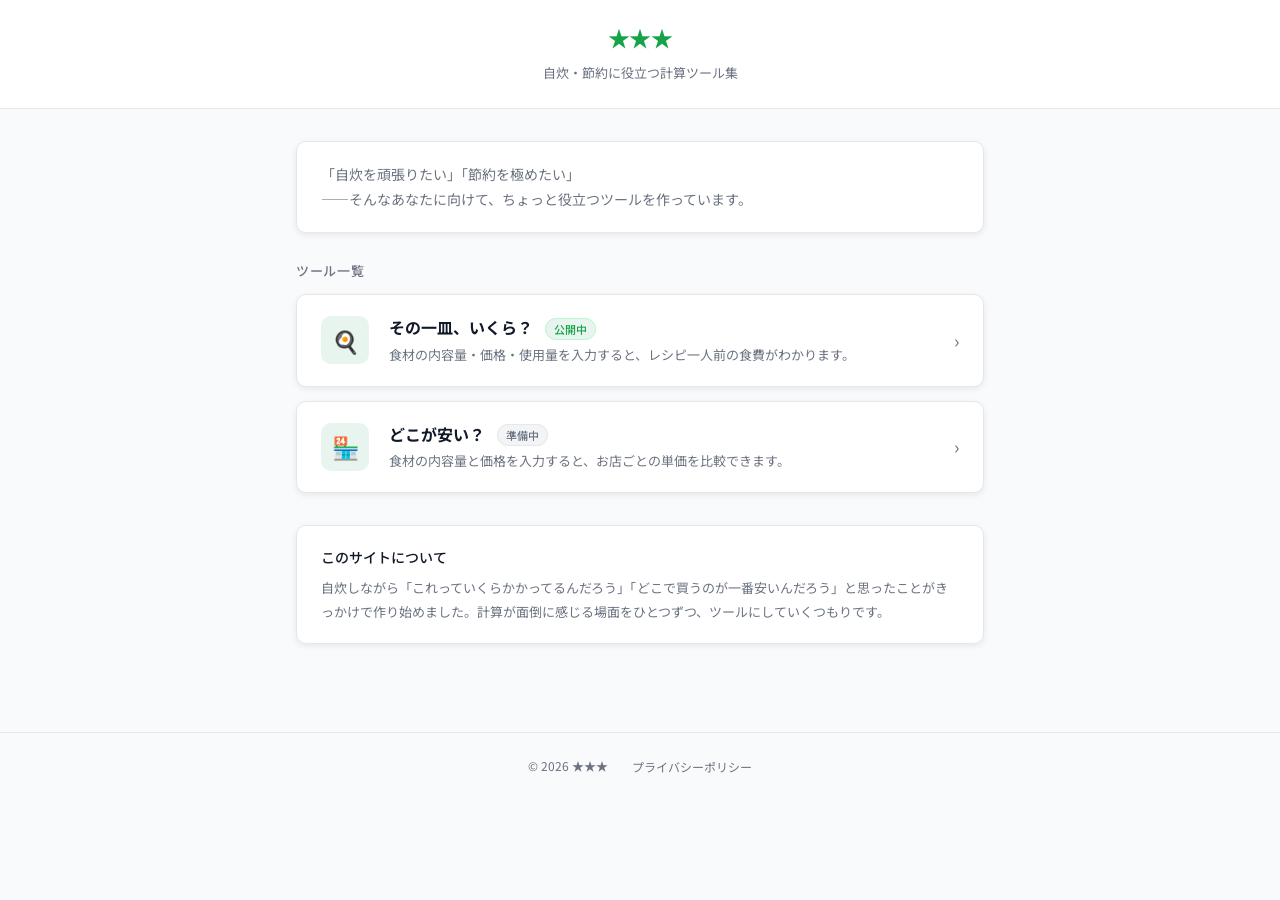
==== index.html @ 3d058f5d "Add files via upload" ====
<!DOCTYPE html>
<html lang="ja">
<head>
  <meta charset="UTF-8">
  <meta name="viewport" content="width=device-width, initial-scale=1.0">
  <meta name="description" content="自炊・節約に役立つ計算ツール集。食費の一人前コスト計算、お店ごとの単価比較など、毎日の家計管理をシンプルにサポートします。">
  <meta property="og:type" content="website">
  <meta property="og:title" content="★★★ | 自炊・節約ツール集">
  <meta property="og:description" content="自炊・節約に役立つ計算ツール集。食費の一人前コスト計算、お店ごとの単価比較など。">
  <title>★★★ | 自炊・節約ツール集</title>
  <link rel="preconnect" href="https://fonts.googleapis.com">
  <link rel="preconnect" href="https://fonts.gstatic.com" crossorigin>
  <link href="https://fonts.googleapis.com/css2?family=Noto+Sans+JP:wght@400;500;700&display=swap" rel="stylesheet">
  <style>
    :root {
      --primary-color: #16a34a;
      --primary-hover-color: #15803d;
      --secondary-color: #f3f4f6;
      --secondary-hover-color: #e5e7eb;
      --text: #111827;
      --text-sub: #6b7280;
      --panel: #ffffff;
      --border: #e5e7eb;
      --radius: 10px;
      --shadow: 0 2px 6px rgba(0,0,0,0.08);
    }

    * {
      box-sizing: border-box;
      margin: 0;
      padding: 0;
    }

    body {
      font-family: "Noto Sans JP", system-ui, -apple-system, sans-serif;
      color: var(--text);
      background: #f9fafb;
      min-width: 375px;
      line-height: 1.6;
    }

    /* 共通ヘッダー */
    .site-header {
      background: var(--panel);
      border-bottom: 1px solid var(--border);
      padding: 20px 24px 24px;
      text-align: center;
    }

    .site-logo {
      font-size: 22px;
      font-weight: 700;
      color: var(--primary-color);
      letter-spacing: -0.5px;
      margin-bottom: 8px;
    }

    .site-tagline {
      font-size: 13px;
      color: var(--text-sub);
    }

    /* メインコンテンツ */
    .main {
      max-width: 720px;
      margin: 0 auto;
      padding: 32px 16px 48px;
    }

    /* コンセプト */
    .concept {
      background: var(--panel);
      border: 1px solid var(--border);
      border-radius: var(--radius);
      padding: 20px 24px;
      margin-bottom: 28px;
      box-shadow: var(--shadow);
    }

    .concept p {
      font-size: 14px;
      color: var(--text-sub);
      line-height: 1.8;
    }

    .concept strong {
      color: var(--text);
      font-weight: 500;
    }

    /* セクションタイトル */
    .section-title {
      font-size: 13px;
      font-weight: 500;
      color: var(--text-sub);
      letter-spacing: 0.05em;
      margin-bottom: 12px;
    }

    /* ツールカード一覧 */
    .tool-list {
      display: flex;
      flex-direction: column;
      gap: 14px;
      margin-bottom: 32px;
    }

    .tool-card {
      background: var(--panel);
      border: 1px solid var(--border);
      border-radius: var(--radius);
      padding: 20px 24px;
      box-shadow: var(--shadow);
      display: flex;
      align-items: center;
      gap: 20px;
      transition: box-shadow 0.15s ease, border-color 0.15s ease;
      text-decoration: none;
      color: inherit;
    }

    .tool-card:hover {
      box-shadow: 0 4px 14px rgba(0,0,0,0.10);
      border-color: #d1d5db;
    }

    .tool-card-icon {
      width: 48px;
      height: 48px;
      border-radius: 10px;
      background: #e8f5ee;
      display: flex;
      align-items: center;
      justify-content: center;
      font-size: 22px;
      flex-shrink: 0;
    }

    .tool-card-body {
      flex: 1;
      min-width: 0;
    }

    .tool-card-name {
      font-size: 16px;
      font-weight: 700;
      color: var(--text);
      margin-bottom: 4px;
    }

    .tool-card-desc {
      font-size: 13px;
      color: var(--text-sub);
      line-height: 1.6;
    }

    .tool-card-arrow {
      color: var(--text-sub);
      font-size: 18px;
      flex-shrink: 0;
      transition: transform 0.15s ease;
    }

    .tool-card:hover .tool-card-arrow {
      transform: translateX(3px);
      color: var(--primary-color);
    }

    .tool-card-badge {
      font-size: 11px;
      color: var(--primary-color);
      background: #e8f5ee;
      border: 1px solid #bbf7d0;
      border-radius: 20px;
      padding: 2px 8px;
      margin-left: 8px;
      font-weight: 500;
      white-space: nowrap;
      vertical-align: middle;
    }

    .tool-card-badge.wip {
      color: var(--text-sub);
      background: var(--secondary-color);
      border-color: var(--border);
    }

    /* 作者について */
    .about {
      background: var(--panel);
      border: 1px solid var(--border);
      border-radius: var(--radius);
      padding: 20px 24px;
      box-shadow: var(--shadow);
    }

    .about-title {
      font-size: 14px;
      font-weight: 500;
      color: var(--text);
      margin-bottom: 8px;
    }

    .about-body {
      font-size: 13px;
      color: var(--text-sub);
      line-height: 1.8;
    }

    /* フッター */
    #site-footer {
      margin-top: 40px;
      padding: 20px;
      border-top: 1px solid var(--border);
      display: flex;
      justify-content: center;
      align-items: center;
      gap: 24px;
      flex-wrap: wrap;
    }

    .footer-copy {
      font-size: 12px;
      color: var(--text-sub);
      margin: 0;
    }

    .footer-nav a {
      font-size: 12px;
      color: var(--text-sub);
      text-decoration: none;
    }

    .footer-nav a:hover {
      color: var(--primary-color);
      text-decoration: underline;
    }

    /* スマホ対応 */
    @media (max-width: 480px) {
      .site-header {
        padding: 16px 16px 20px;
      }

      .tool-card {
        padding: 16px;
        gap: 14px;
      }

      .tool-card-icon {
        width: 40px;
        height: 40px;
        font-size: 18px;
      }

      .concept, .about {
        padding: 16px;
      }
    }
  </style>
</head>
<body>

  <header class="site-header">
    <div class="site-logo">★★★</div>
    <p class="site-tagline">自炊・節約に役立つ計算ツール集</p>
  </header>

  <main class="main">

    <div class="concept">
      <p>「自炊を頑張りたい」「節約を極めたい」<br>——そんなあなたに向けて、ちょっと役立つツールを作っています。</p>
    </div>

    <p class="section-title">ツール一覧</p>

    <div class="tool-list">

      <a class="tool-card" href="/calculator/">
        <div class="tool-card-icon">🍳</div>
        <div class="tool-card-body">
          <div class="tool-card-name">
            その一皿、いくら？
            <span class="tool-card-badge">公開中</span>
          </div>
          <div class="tool-card-desc">食材の内容量・価格・使用量を入力すると、レシピ一人前の食費がわかります。</div>
        </div>
        <div class="tool-card-arrow">›</div>
      </a>

      <a class="tool-card" href="/comparator/">
        <div class="tool-card-icon">🏪</div>
        <div class="tool-card-body">
          <div class="tool-card-name">
            どこが安い？
            <span class="tool-card-badge wip">準備中</span>
          </div>
          <div class="tool-card-desc">食材の内容量と価格を入力すると、お店ごとの単価を比較できます。</div>
        </div>
        <div class="tool-card-arrow">›</div>
      </a>

    </div>

    <div class="about">
      <p class="about-title">このサイトについて</p>
      <p class="about-body">自炊しながら「これっていくらかかってるんだろう」「どこで買うのが一番安いんだろう」と思ったことがきっかけで作り始めました。計算が面倒に感じる場面をひとつずつ、ツールにしていくつもりです。</p>
    </div>

  </main>

  <footer id="site-footer">
    <p class="footer-copy">© 2026 ★★★</p>
    <nav class="footer-nav">
      <a href="privacy-policy.html">プライバシーポリシー</a>
    </nav>
  </footer>

</body>
</html>
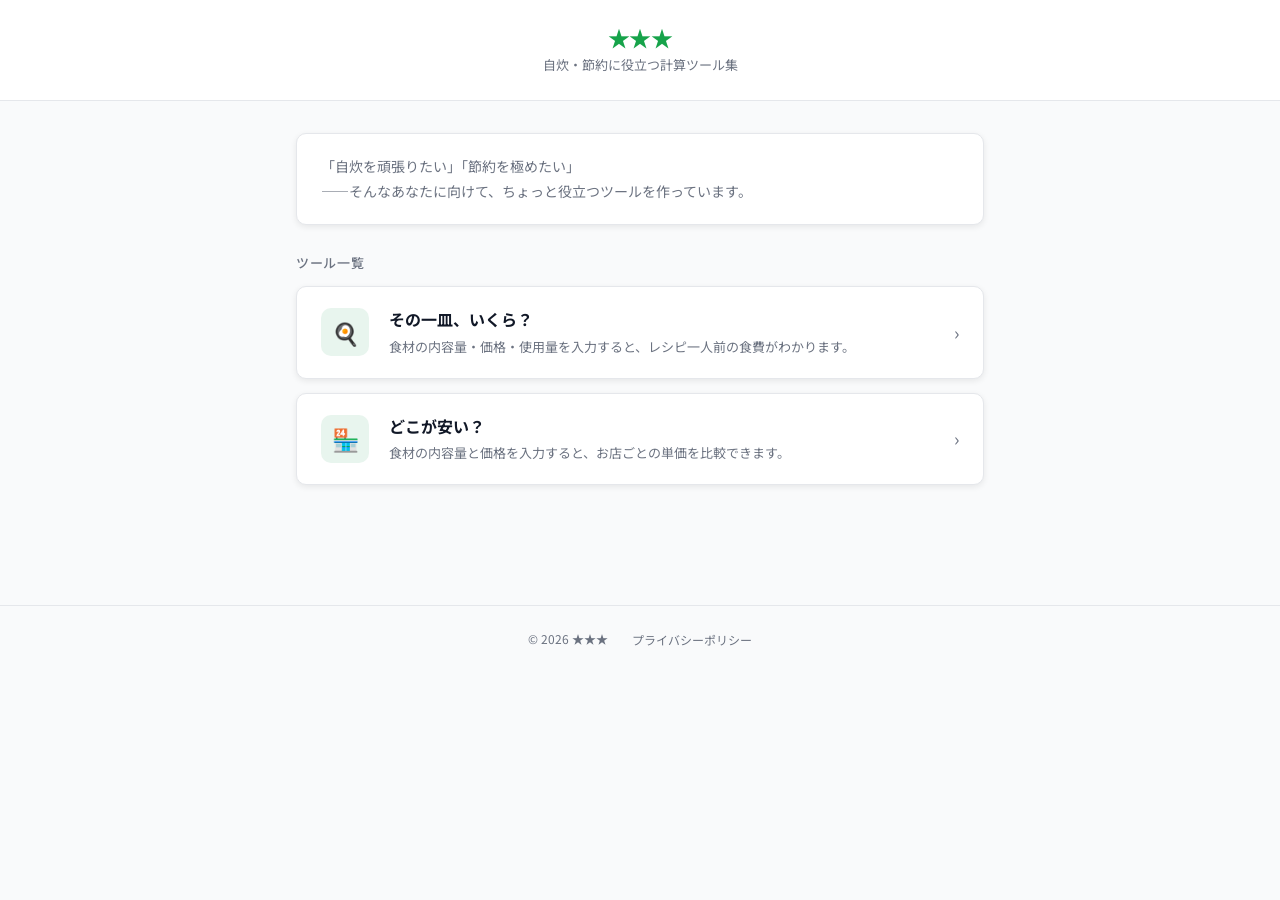
==== commit 8f643800: "Add files via upload" ====
--- a/index.html
+++ b/index.html
@@ -1,320 +1,327 @@
 <!DOCTYPE html>
 <html lang="ja">
-<head>
-  <meta charset="UTF-8">
-  <meta name="viewport" content="width=device-width, initial-scale=1.0">
-  <meta name="description" content="自炊・節約に役立つ計算ツール集。食費の一人前コスト計算、お店ごとの単価比較など、毎日の家計管理をシンプルにサポートします。">
-  <meta property="og:type" content="website">
-  <meta property="og:title" content="★★★ | 自炊・節約ツール集">
-  <meta property="og:description" content="自炊・節約に役立つ計算ツール集。食費の一人前コスト計算、お店ごとの単価比較など。">
-  <title>★★★ | 自炊・節約ツール集</title>
-  <link rel="preconnect" href="https://fonts.googleapis.com">
-  <link rel="preconnect" href="https://fonts.gstatic.com" crossorigin>
-  <link href="https://fonts.googleapis.com/css2?family=Noto+Sans+JP:wght@400;500;700&display=swap" rel="stylesheet">
-  <style>
-    :root {
-      --primary-color: #16a34a;
-      --primary-hover-color: #15803d;
-      --secondary-color: #f3f4f6;
-      --secondary-hover-color: #e5e7eb;
-      --text: #111827;
-      --text-sub: #6b7280;
-      --panel: #ffffff;
-      --border: #e5e7eb;
-      --radius: 10px;
-      --shadow: 0 2px 6px rgba(0,0,0,0.08);
-    }
-
-    * {
-      box-sizing: border-box;
-      margin: 0;
-      padding: 0;
-    }
-
-    body {
-      font-family: "Noto Sans JP", system-ui, -apple-system, sans-serif;
-      color: var(--text);
-      background: #f9fafb;
-      min-width: 375px;
-      line-height: 1.6;
-    }
-
-    /* 共通ヘッダー */
-    .site-header {
-      background: var(--panel);
-      border-bottom: 1px solid var(--border);
-      padding: 20px 24px 24px;
-      text-align: center;
-    }
-
-    .site-logo {
-      font-size: 22px;
-      font-weight: 700;
-      color: var(--primary-color);
-      letter-spacing: -0.5px;
-      margin-bottom: 8px;
-    }
-
-    .site-tagline {
-      font-size: 13px;
-      color: var(--text-sub);
-    }
-
-    /* メインコンテンツ */
-    .main {
-      max-width: 720px;
-      margin: 0 auto;
-      padding: 32px 16px 48px;
-    }
-
-    /* コンセプト */
-    .concept {
-      background: var(--panel);
-      border: 1px solid var(--border);
-      border-radius: var(--radius);
-      padding: 20px 24px;
-      margin-bottom: 28px;
-      box-shadow: var(--shadow);
-    }
-
-    .concept p {
-      font-size: 14px;
-      color: var(--text-sub);
-      line-height: 1.8;
-    }
-
-    .concept strong {
-      color: var(--text);
-      font-weight: 500;
-    }
-
-    /* セクションタイトル */
-    .section-title {
-      font-size: 13px;
-      font-weight: 500;
-      color: var(--text-sub);
-      letter-spacing: 0.05em;
-      margin-bottom: 12px;
-    }
-
-    /* ツールカード一覧 */
-    .tool-list {
-      display: flex;
-      flex-direction: column;
-      gap: 14px;
-      margin-bottom: 32px;
-    }
-
-    .tool-card {
-      background: var(--panel);
-      border: 1px solid var(--border);
-      border-radius: var(--radius);
-      padding: 20px 24px;
-      box-shadow: var(--shadow);
-      display: flex;
-      align-items: center;
-      gap: 20px;
-      transition: box-shadow 0.15s ease, border-color 0.15s ease;
-      text-decoration: none;
-      color: inherit;
-    }
-
-    .tool-card:hover {
-      box-shadow: 0 4px 14px rgba(0,0,0,0.10);
-      border-color: #d1d5db;
-    }
-
-    .tool-card-icon {
-      width: 48px;
-      height: 48px;
-      border-radius: 10px;
-      background: #e8f5ee;
-      display: flex;
-      align-items: center;
-      justify-content: center;
-      font-size: 22px;
-      flex-shrink: 0;
-    }
-
-    .tool-card-body {
-      flex: 1;
-      min-width: 0;
-    }
-
-    .tool-card-name {
-      font-size: 16px;
-      font-weight: 700;
-      color: var(--text);
-      margin-bottom: 4px;
-    }
-
-    .tool-card-desc {
-      font-size: 13px;
-      color: var(--text-sub);
-      line-height: 1.6;
-    }
-
-    .tool-card-arrow {
-      color: var(--text-sub);
-      font-size: 18px;
-      flex-shrink: 0;
-      transition: transform 0.15s ease;
-    }
-
-    .tool-card:hover .tool-card-arrow {
-      transform: translateX(3px);
-      color: var(--primary-color);
-    }
-
-    .tool-card-badge {
-      font-size: 11px;
-      color: var(--primary-color);
-      background: #e8f5ee;
-      border: 1px solid #bbf7d0;
-      border-radius: 20px;
-      padding: 2px 8px;
-      margin-left: 8px;
-      font-weight: 500;
-      white-space: nowrap;
-      vertical-align: middle;
-    }
-
-    .tool-card-badge.wip {
-      color: var(--text-sub);
-      background: var(--secondary-color);
-      border-color: var(--border);
-    }
-
-    /* 作者について */
-    .about {
-      background: var(--panel);
-      border: 1px solid var(--border);
-      border-radius: var(--radius);
-      padding: 20px 24px;
-      box-shadow: var(--shadow);
-    }
-
-    .about-title {
-      font-size: 14px;
-      font-weight: 500;
-      color: var(--text);
-      margin-bottom: 8px;
-    }
-
-    .about-body {
-      font-size: 13px;
-      color: var(--text-sub);
-      line-height: 1.8;
-    }
-
-    /* フッター */
-    #site-footer {
-      margin-top: 40px;
-      padding: 20px;
-      border-top: 1px solid var(--border);
-      display: flex;
-      justify-content: center;
-      align-items: center;
-      gap: 24px;
-      flex-wrap: wrap;
-    }
-
-    .footer-copy {
-      font-size: 12px;
-      color: var(--text-sub);
-      margin: 0;
-    }
-
-    .footer-nav a {
-      font-size: 12px;
-      color: var(--text-sub);
-      text-decoration: none;
-    }
-
-    .footer-nav a:hover {
-      color: var(--primary-color);
-      text-decoration: underline;
-    }
-
-    /* スマホ対応 */
-    @media (max-width: 480px) {
+  <head>
+    <meta charset="UTF-8">
+    <meta name="viewport" content="width=device-width, initial-scale=1.0">
+    <meta name="description" content="自炊・節約に役立つ計算ツール集。食費の一人前コスト計算、お店ごとの単価比較など、毎日の家計管理をシンプルにサポートします。">
+    <meta name="google-site-verification" content="JUQzpSWXDlmY2dKkkwU9a716EybnjabIKuK38MrQCgc" />
+    <meta property="og:type" content="website">
+    <meta property="og:title" content="★★★ | 自炊・節約ツール集">
+    <meta property="og:description" content="自炊・節約に役立つ計算ツール集。食費の一人前コスト計算、お店ごとの単価比較など。">
+    <title>★★★ | 自炊・節約ツール集</title>
+    <link rel="preconnect" href="https://fonts.googleapis.com">
+    <link rel="preconnect" href="https://fonts.gstatic.com" crossorigin>
+    <link href="https://fonts.googleapis.com/css2?family=Noto+Sans+JP:wght@400;500;700&display=swap" rel="stylesheet">
+    <style>
+      :root {
+        --primary-color: #16a34a;
+        --primary-hover-color: #15803d;
+        --secondary-color: #f3f4f6;
+        --secondary-hover-color: #e5e7eb;
+        --text: #111827;
+        --text-sub: #6b7280;
+        --panel: #ffffff;
+        --border: #e5e7eb;
+        --radius: 10px;
+        --shadow: 0 2px 6px rgba(0,0,0,0.08);
+      }
+
+      * {
+        box-sizing: border-box;
+        margin: 0;
+        padding: 0;
+      }
+
+      body {
+        font-family:
+          "Noto Sans JP",
+          system-ui, -apple-system, "Segoe UI", Roboto,
+          "Hiragino Sans", "Yu Gothic UI", "Yu Gothic",
+          "Hiragino Kaku Gothic ProN", Meiryo,
+          "Helvetica Neue", Arial, sans-serif;
+        color: var(--text);
+        background: #f9fafb;
+        min-width: 375px;
+        line-height: 1.6;
+      }
+
+      /* 共通ヘッダー */
       .site-header {
-        padding: 16px 16px 20px;
+        background: var(--panel);
+        border-bottom: 1px solid var(--border);
+        padding: 20px 24px 24px;
+        text-align: center;
+      }
+
+      .site-logo {
+        font-size: 22px;
+        font-weight: 700;
+        color: var(--primary-color);
+        letter-spacing: -0.5px;
+        margin-bottom: 8px;
+        text-decoration: none;
+      }
+
+      .site-tagline {
+        font-size: 13px;
+        color: var(--text-sub);
+      }
+
+      /* メインコンテンツ */
+      .main {
+        max-width: 720px;
+        margin: 0 auto;
+        padding: 32px 16px 48px;
+      }
+
+      /* コンセプト */
+      .concept {
+        background: var(--panel);
+        border: 1px solid var(--border);
+        border-radius: var(--radius);
+        padding: 20px 24px;
+        margin-bottom: 28px;
+        box-shadow: var(--shadow);
+      }
+
+      .concept p {
+        font-size: 14px;
+        color: var(--text-sub);
+        line-height: 1.8;
+      }
+
+      .concept strong {
+        color: var(--text);
+        font-weight: 500;
+      }
+
+      /* セクションタイトル */
+      .section-title {
+        font-size: 13px;
+        font-weight: 500;
+        color: var(--text-sub);
+        letter-spacing: 0.05em;
+        margin-bottom: 12px;
+      }
+
+      /* ツールカード一覧 */
+      .tool-list {
+        display: flex;
+        flex-direction: column;
+        gap: 14px;
+        margin-bottom: 32px;
       }
 
       .tool-card {
-        padding: 16px;
-        gap: 14px;
+        background: var(--panel);
+        border: 1px solid var(--border);
+        border-radius: var(--radius);
+        padding: 20px 24px;
+        box-shadow: var(--shadow);
+        display: flex;
+        align-items: center;
+        gap: 20px;
+        transition: box-shadow 0.15s ease, border-color 0.15s ease;
+        text-decoration: none;
+        color: inherit;
+      }
+
+      .tool-card:hover {
+        box-shadow: 0 4px 14px rgba(0,0,0,0.10);
+        border-color: #d1d5db;
       }
 
       .tool-card-icon {
-        width: 40px;
-        height: 40px;
+        width: 48px;
+        height: 48px;
+        border-radius: 10px;
+        background: #e8f5ee;
+        display: flex;
+        align-items: center;
+        justify-content: center;
+        font-size: 22px;
+        flex-shrink: 0;
+      }
+
+      .tool-card-body {
+        flex: 1;
+        min-width: 0;
+      }
+
+      .tool-card-name {
+        font-size: 16px;
+        font-weight: 700;
+        color: var(--text);
+        margin-bottom: 4px;
+      }
+
+      .tool-card-desc {
+        font-size: 13px;
+        color: var(--text-sub);
+        line-height: 1.6;
+      }
+
+      .tool-card-arrow {
+        color: var(--text-sub);
         font-size: 18px;
-      }
-
-      .concept, .about {
-        padding: 16px;
-      }
-    }
-  </style>
-</head>
-<body>
-
-  <header class="site-header">
-    <div class="site-logo">★★★</div>
-    <p class="site-tagline">自炊・節約に役立つ計算ツール集</p>
-  </header>
-
-  <main class="main">
-
-    <div class="concept">
-      <p>「自炊を頑張りたい」「節約を極めたい」<br>——そんなあなたに向けて、ちょっと役立つツールを作っています。</p>
-    </div>
-
-    <p class="section-title">ツール一覧</p>
-
-    <div class="tool-list">
-
-      <a class="tool-card" href="/calculator/">
-        <div class="tool-card-icon">🍳</div>
-        <div class="tool-card-body">
-          <div class="tool-card-name">
-            その一皿、いくら？
-            <span class="tool-card-badge">公開中</span>
+        flex-shrink: 0;
+        transition: transform 0.15s ease;
+      }
+
+      .tool-card:hover .tool-card-arrow {
+        transform: translateX(3px);
+        color: var(--primary-color);
+      }
+
+      .tool-card-badge {
+        font-size: 11px;
+        color: var(--primary-color);
+        background: #e8f5ee;
+        border: 1px solid #bbf7d0;
+        border-radius: 20px;
+        padding: 2px 8px;
+        margin-left: 8px;
+        font-weight: 500;
+        white-space: nowrap;
+        vertical-align: middle;
+      }
+
+      .tool-card-badge.wip {
+        color: var(--text-sub);
+        background: var(--secondary-color);
+        border-color: var(--border);
+      }
+
+      /* 作者について */
+      .about {
+        background: var(--panel);
+        border: 1px solid var(--border);
+        border-radius: var(--radius);
+        padding: 20px 24px;
+        box-shadow: var(--shadow);
+      }
+
+      .about-title {
+        font-size: 14px;
+        font-weight: 500;
+        color: var(--text);
+        margin-bottom: 8px;
+      }
+
+      .about-body {
+        font-size: 13px;
+        color: var(--text-sub);
+        line-height: 1.8;
+      }
+
+      /* フッター */
+      #site-footer {
+        margin-top: 40px;
+        padding: 20px;
+        border-top: 1px solid var(--border);
+        display: flex;
+        justify-content: center;
+        align-items: center;
+        gap: 24px;
+        flex-wrap: wrap;
+      }
+
+      .footer-copy {
+        font-size: 12px;
+        color: var(--text-sub);
+        margin: 0;
+      }
+
+      .footer-nav a {
+        font-size: 12px;
+        color: var(--text-sub);
+        text-decoration: none;
+      }
+
+      .footer-nav a:hover {
+        color: var(--primary-color);
+        text-decoration: underline;
+      }
+
+      /* スマホ対応 */
+      @media (max-width: 480px) {
+        .site-header {
+          padding: 16px 16px 20px;
+        }
+
+        .tool-card {
+          padding: 16px;
+          gap: 14px;
+        }
+
+        .tool-card-icon {
+          width: 40px;
+          height: 40px;
+          font-size: 18px;
+        }
+
+        .concept, .about {
+          padding: 16px;
+        }
+      }
+    </style>
+  </head>
+  <body>
+
+    <header class="site-header">
+      <a href="/" class="site-logo">★★★</a>
+      <p class="site-tagline">自炊・節約に役立つ計算ツール集</p>
+    </header>
+
+    <main class="main">
+
+      <div class="concept">
+        <p>「自炊を頑張りたい」「節約を極めたい」<br>——そんなあなたに向けて、ちょっと役立つツールを作っています。</p>
+      </div>
+
+      <p class="section-title">ツール一覧</p>
+
+      <div class="tool-list">
+
+        <a class="tool-card" href="/calculator/">
+          <div class="tool-card-icon">🍳</div>
+          <div class="tool-card-body">
+            <div class="tool-card-name">
+              その一皿、いくら？
+              <!-- <span class="tool-card-badge">公開中</span> -->
+            </div>
+            <div class="tool-card-desc">食材の内容量・価格・使用量を入力すると、レシピ一人前の食費がわかります。</div>
           </div>
-          <div class="tool-card-desc">食材の内容量・価格・使用量を入力すると、レシピ一人前の食費がわかります。</div>
-        </div>
-        <div class="tool-card-arrow">›</div>
-      </a>
-
-      <a class="tool-card" href="/comparator/">
-        <div class="tool-card-icon">🏪</div>
-        <div class="tool-card-body">
-          <div class="tool-card-name">
-            どこが安い？
-            <span class="tool-card-badge wip">準備中</span>
+          <div class="tool-card-arrow">›</div>
+        </a>
+
+        <a class="tool-card" href="/comparator/">
+          <div class="tool-card-icon">🏪</div>
+          <div class="tool-card-body">
+            <div class="tool-card-name">
+              どこが安い？
+              <!-- <span class="tool-card-badge wip">準備中</span> -->
+            </div>
+            <div class="tool-card-desc">食材の内容量と価格を入力すると、お店ごとの単価を比較できます。</div>
           </div>
-          <div class="tool-card-desc">食材の内容量と価格を入力すると、お店ごとの単価を比較できます。</div>
-        </div>
-        <div class="tool-card-arrow">›</div>
-      </a>
-
-    </div>
-
-    <div class="about">
-      <p class="about-title">このサイトについて</p>
-      <p class="about-body">自炊しながら「これっていくらかかってるんだろう」「どこで買うのが一番安いんだろう」と思ったことがきっかけで作り始めました。計算が面倒に感じる場面をひとつずつ、ツールにしていくつもりです。</p>
-    </div>
-
-  </main>
-
-  <footer id="site-footer">
-    <p class="footer-copy">© 2026 ★★★</p>
-    <nav class="footer-nav">
-      <a href="privacy-policy.html">プライバシーポリシー</a>
-    </nav>
-  </footer>
-
-</body>
+          <div class="tool-card-arrow">›</div>
+        </a>
+
+      </div>
+
+      <!-- <div class="about">
+        <p class="about-title">このサイトについて</p>
+        <p class="about-body">自炊しながら「これっていくらかかってるんだろう」「どこで買うのが一番安いんだろう」と思ったことがきっかけで作り始めました。計算が面倒に感じる場面をひとつずつ、ツールにしていくつもりです。</p>
+      </div> -->
+
+    </main>
+
+    <footer id="site-footer">
+      <p class="footer-copy">© 2026 ★★★</p>
+      <nav class="footer-nav">
+        <a href="privacy-policy.html">プライバシーポリシー</a>
+      </nav>
+    </footer>
+
+  </body>
 </html>
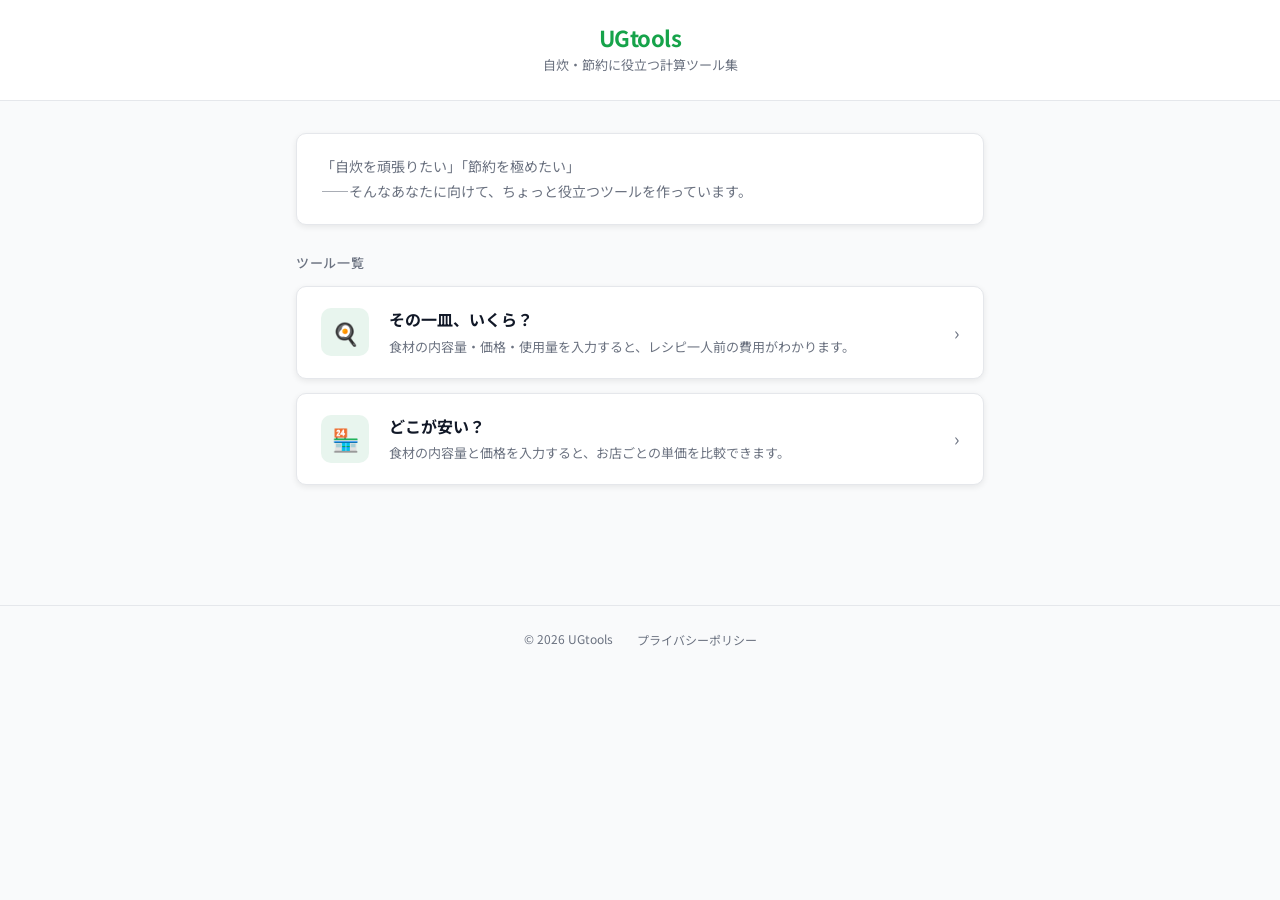
==== commit 469b807a: "Add files via upload" ====
--- a/index.html
+++ b/index.html
@@ -6,9 +6,9 @@
     <meta name="description" content="自炊・節約に役立つ計算ツール集。食費の一人前コスト計算、お店ごとの単価比較など、毎日の家計管理をシンプルにサポートします。">
     <meta name="google-site-verification" content="JUQzpSWXDlmY2dKkkwU9a716EybnjabIKuK38MrQCgc" />
     <meta property="og:type" content="website">
-    <meta property="og:title" content="★★★ | 自炊・節約ツール集">
+    <meta property="og:title" content="UGtools | 自炊・節約ツール集">
     <meta property="og:description" content="自炊・節約に役立つ計算ツール集。食費の一人前コスト計算、お店ごとの単価比較など。">
-    <title>★★★ | 自炊・節約ツール集</title>
+    <title>UGtools | 自炊・節約ツール集</title>
     <link rel="preconnect" href="https://fonts.googleapis.com">
     <link rel="preconnect" href="https://fonts.gstatic.com" crossorigin>
     <link href="https://fonts.googleapis.com/css2?family=Noto+Sans+JP:wght@400;500;700&display=swap" rel="stylesheet">
@@ -269,7 +269,7 @@
   <body>
 
     <header class="site-header">
-      <a href="/" class="site-logo">★★★</a>
+      <a href="/" class="site-logo">UGtools</a>
       <p class="site-tagline">自炊・節約に役立つ計算ツール集</p>
     </header>
 
@@ -290,7 +290,7 @@
               その一皿、いくら？
               <!-- <span class="tool-card-badge">公開中</span> -->
             </div>
-            <div class="tool-card-desc">食材の内容量・価格・使用量を入力すると、レシピ一人前の食費がわかります。</div>
+            <div class="tool-card-desc">食材の内容量・価格・使用量を入力すると、レシピ一人前の費用がわかります。</div>
           </div>
           <div class="tool-card-arrow">›</div>
         </a>
@@ -317,7 +317,7 @@
     </main>
 
     <footer id="site-footer">
-      <p class="footer-copy">© 2026 ★★★</p>
+      <p class="footer-copy">© 2026 UGtools</p>
       <nav class="footer-nav">
         <a href="privacy-policy.html">プライバシーポリシー</a>
       </nav>
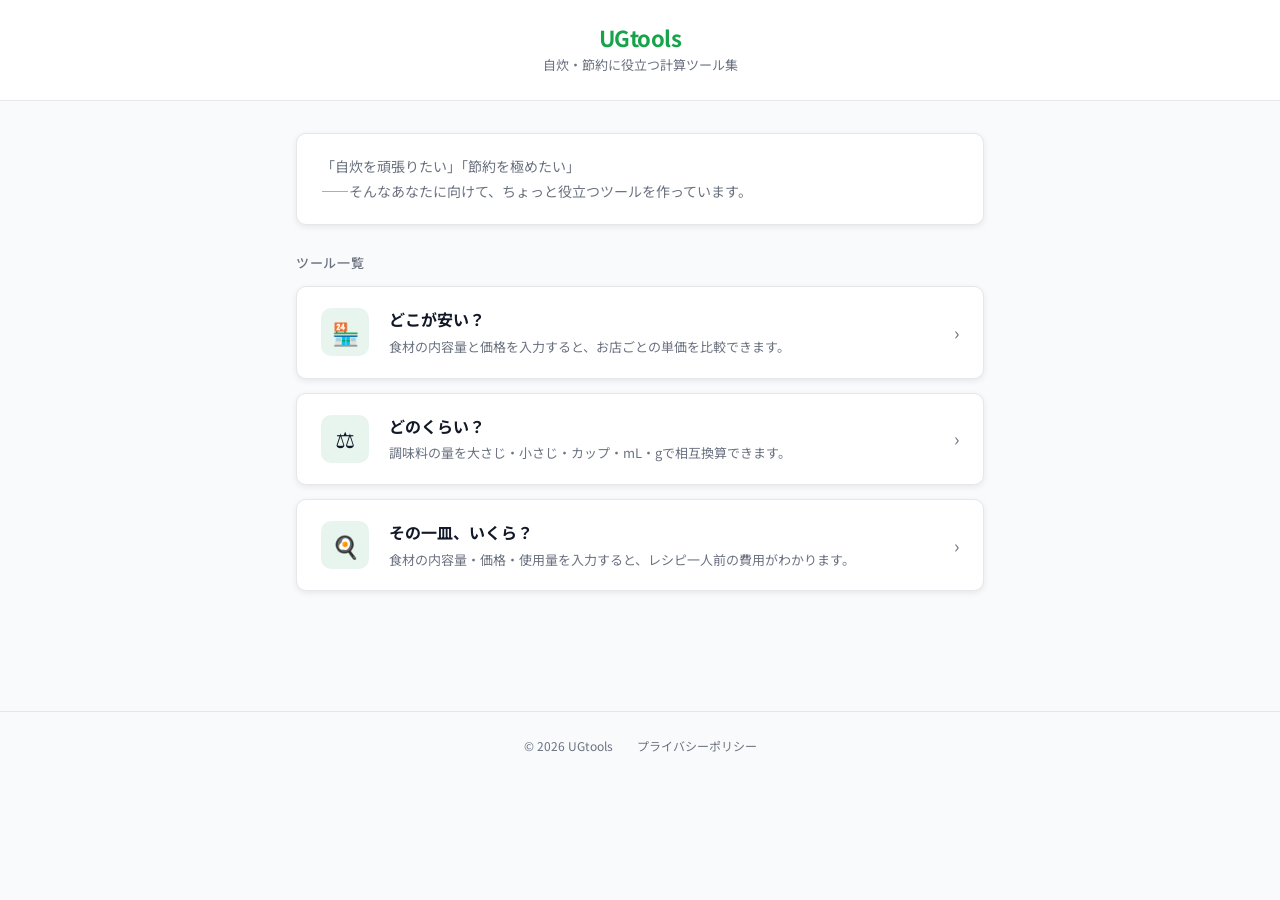
==== commit 54d1bfbb: "Add files via upload" ====
--- a/index.html
+++ b/index.html
@@ -8,6 +8,8 @@
     <meta property="og:type" content="website">
     <meta property="og:title" content="UGtools | 自炊・節約ツール集">
     <meta property="og:description" content="自炊・節約に役立つ計算ツール集。食費の一人前コスト計算、お店ごとの単価比較など。">
+    <meta property="og:url" content="https://ugs-web.vercel.app/">
+    <meta name="twitter:card" content="summary">
     <title>UGtools | 自炊・節約ツール集</title>
     <link rel="preconnect" href="https://fonts.googleapis.com">
     <link rel="preconnect" href="https://fonts.gstatic.com" crossorigin>
@@ -283,6 +285,30 @@
 
       <div class="tool-list">
 
+        <a class="tool-card" href="/comparator/">
+          <div class="tool-card-icon">🏪</div>
+          <div class="tool-card-body">
+            <div class="tool-card-name">
+              どこが安い？
+              <!-- <span class="tool-card-badge wip">準備中</span> -->
+            </div>
+            <div class="tool-card-desc">食材の内容量と価格を入力すると、お店ごとの単価を比較できます。</div>
+          </div>
+          <div class="tool-card-arrow">›</div>
+        </a>
+
+        <a class="tool-card" href="/converter/">
+          <div class="tool-card-icon">⚖️</div>
+          <div class="tool-card-body">
+            <div class="tool-card-name">
+              どのくらい？
+              <!-- <span class="tool-card-badge wip">準備中</span> -->
+            </div>
+            <div class="tool-card-desc">調味料の量を大さじ・小さじ・カップ・mL・gで相互換算できます。</div>
+          </div>
+          <div class="tool-card-arrow">›</div>
+        </a>
+
         <a class="tool-card" href="/calculator/">
           <div class="tool-card-icon">🍳</div>
           <div class="tool-card-body">
@@ -295,18 +321,6 @@
           <div class="tool-card-arrow">›</div>
         </a>
 
-        <a class="tool-card" href="/comparator/">
-          <div class="tool-card-icon">🏪</div>
-          <div class="tool-card-body">
-            <div class="tool-card-name">
-              どこが安い？
-              <!-- <span class="tool-card-badge wip">準備中</span> -->
-            </div>
-            <div class="tool-card-desc">食材の内容量と価格を入力すると、お店ごとの単価を比較できます。</div>
-          </div>
-          <div class="tool-card-arrow">›</div>
-        </a>
-
       </div>
 
       <!-- <div class="about">
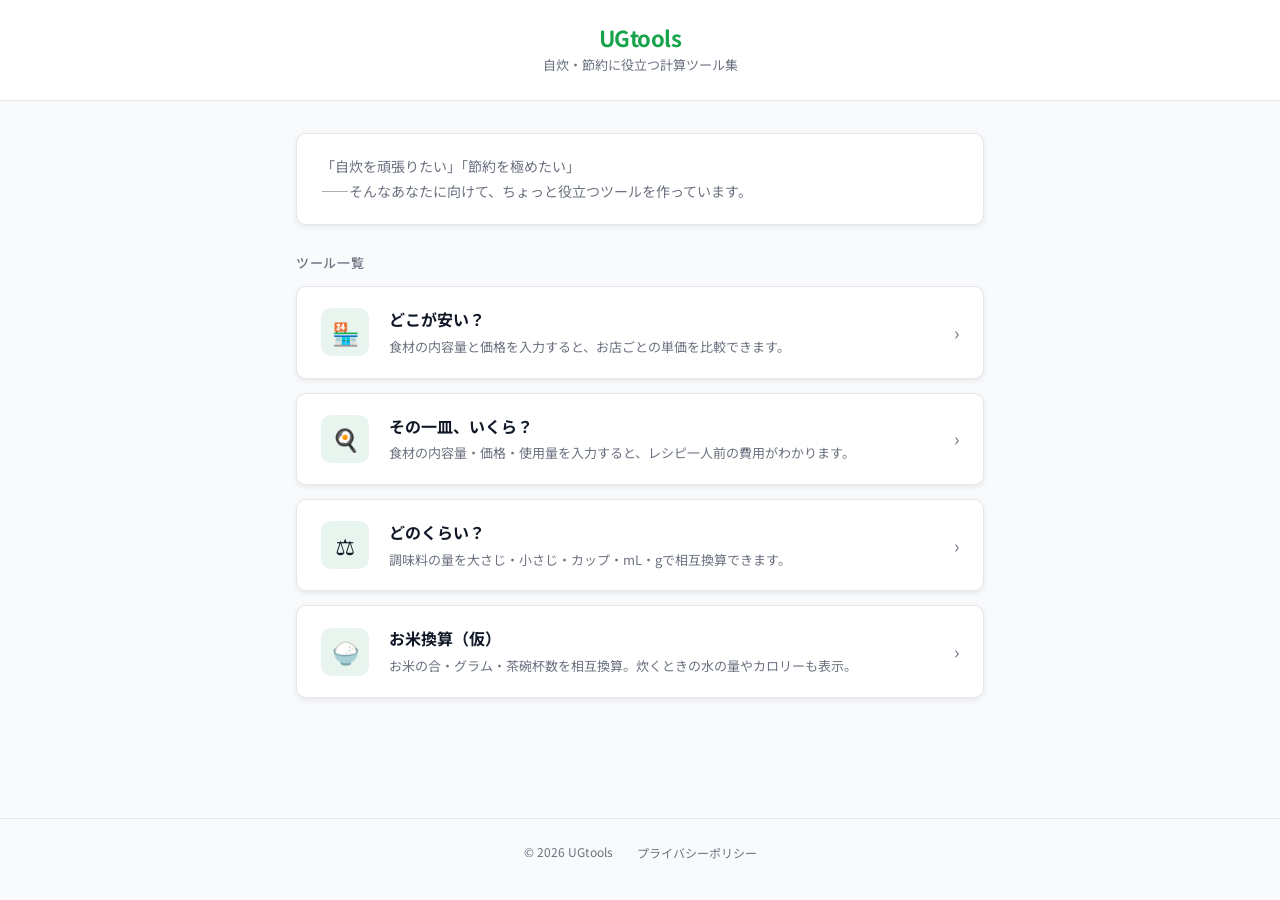
==== commit 8f74659e: "Add files via upload" ====
--- a/index.html
+++ b/index.html
@@ -297,6 +297,18 @@
           <div class="tool-card-arrow">›</div>
         </a>
 
+        <a class="tool-card" href="/calculator/">
+          <div class="tool-card-icon">🍳</div>
+          <div class="tool-card-body">
+            <div class="tool-card-name">
+              その一皿、いくら？
+              <!-- <span class="tool-card-badge">公開中</span> -->
+            </div>
+            <div class="tool-card-desc">食材の内容量・価格・使用量を入力すると、レシピ一人前の費用がわかります。</div>
+          </div>
+          <div class="tool-card-arrow">›</div>
+        </a>
+
         <a class="tool-card" href="/converter/">
           <div class="tool-card-icon">⚖️</div>
           <div class="tool-card-body">
@@ -309,14 +321,14 @@
           <div class="tool-card-arrow">›</div>
         </a>
 
-        <a class="tool-card" href="/calculator/">
-          <div class="tool-card-icon">🍳</div>
+        <a class="tool-card" href="/rice-converter/">
+          <div class="tool-card-icon">🍚</div>
           <div class="tool-card-body">
             <div class="tool-card-name">
-              その一皿、いくら？
+              お米換算（仮）
               <!-- <span class="tool-card-badge">公開中</span> -->
             </div>
-            <div class="tool-card-desc">食材の内容量・価格・使用量を入力すると、レシピ一人前の費用がわかります。</div>
+            <div class="tool-card-desc">お米の合・グラム・茶碗杯数を相互換算。炊くときの水の量やカロリーも表示。</div>
           </div>
           <div class="tool-card-arrow">›</div>
         </a>
